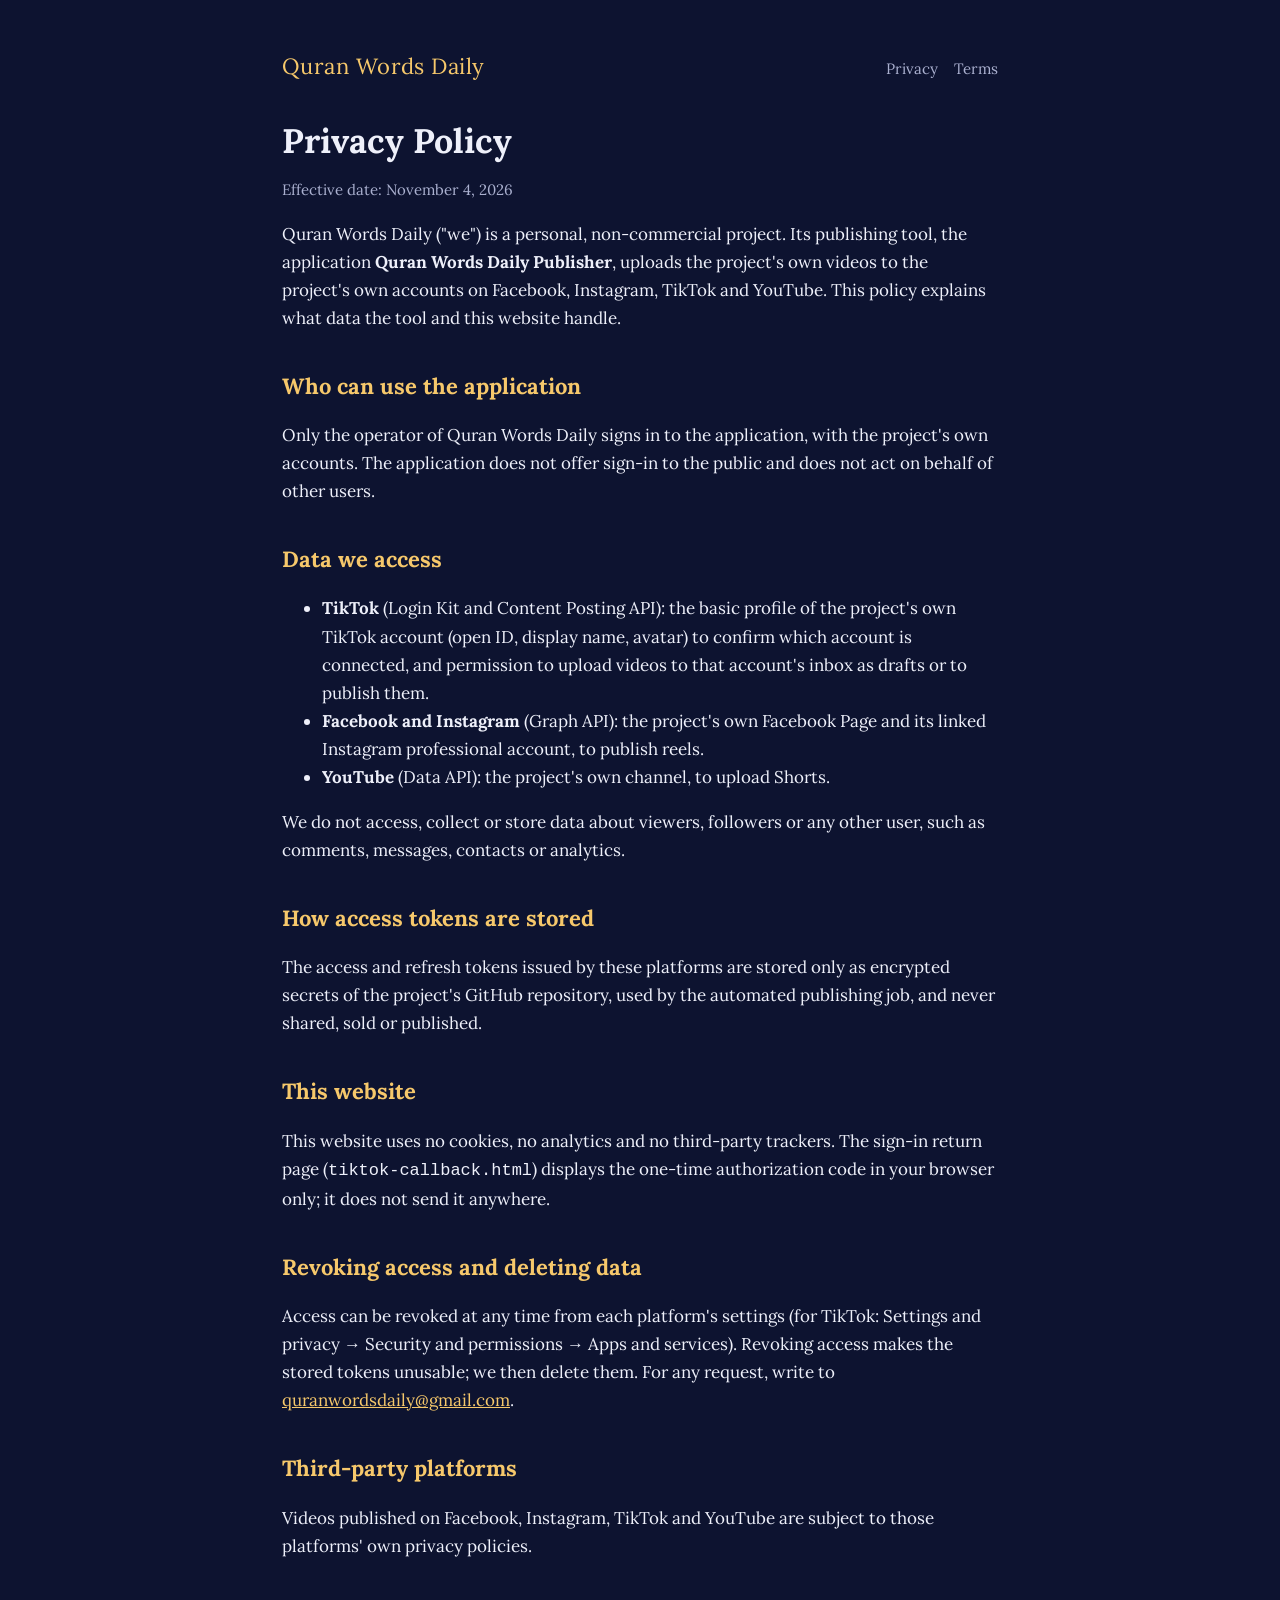
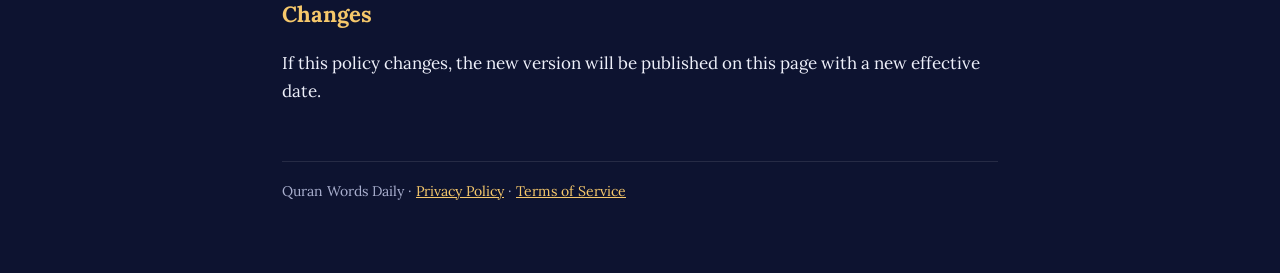
==== docs/privacy.html @ a18f05f0 "Add GitHub Pages site (about, privacy, terms, TikTok callback) and icon TikTok app registration requ" ====
<!DOCTYPE html>
<html lang="en">
<head>
<meta charset="utf-8">
<meta name="viewport" content="width=device-width, initial-scale=1">
<title>Privacy Policy · Quran Words Daily</title>
<link rel="stylesheet" href="style.css">
</head>
<body>
<main>
  <header class="site">
    <a class="brand" href="./">Quran Words Daily</a>
    <nav><a href="privacy.html">Privacy</a><a href="terms.html">Terms</a></nav>
  </header>

  <h1>Privacy Policy</h1>
  <p class="muted">Effective date: November 4, 2026</p>

  <p>Quran Words Daily ("we") is a personal, non-commercial project. Its publishing tool, the
    application <strong>Quran Words Daily Publisher</strong>, uploads the project's own videos to
    the project's own accounts on Facebook, Instagram, TikTok and YouTube. This policy explains
    what data the tool and this website handle.</p>

  <h2>Who can use the application</h2>
  <p>Only the operator of Quran Words Daily signs in to the application, with the project's own
    accounts. The application does not offer sign-in to the public and does not act on behalf of
    other users.</p>

  <h2>Data we access</h2>
  <ul>
    <li><strong>TikTok</strong> (Login Kit and Content Posting API): the basic profile of the
      project's own TikTok account (open ID, display name, avatar) to confirm which account is
      connected, and permission to upload videos to that account's inbox as drafts or to publish
      them.</li>
    <li><strong>Facebook and Instagram</strong> (Graph API): the project's own Facebook Page and its
      linked Instagram professional account, to publish reels.</li>
    <li><strong>YouTube</strong> (Data API): the project's own channel, to upload Shorts.</li>
  </ul>
  <p>We do not access, collect or store data about viewers, followers or any other user, such as
    comments, messages, contacts or analytics.</p>

  <h2>How access tokens are stored</h2>
  <p>The access and refresh tokens issued by these platforms are stored only as encrypted secrets
    of the project's GitHub repository, used by the automated publishing job, and never shared,
    sold or published.</p>

  <h2>This website</h2>
  <p>This website uses no cookies, no analytics and no third-party trackers. The sign-in return
    page (<code>tiktok-callback.html</code>) displays the one-time authorization code in your
    browser only; it does not send it anywhere.</p>

  <h2>Revoking access and deleting data</h2>
  <p>Access can be revoked at any time from each platform's settings (for TikTok: Settings and
    privacy → Security and permissions → Apps and services). Revoking access makes the stored
    tokens unusable; we then delete them. For any request, write to
    <a href="mailto:quranwordsdaily@gmail.com">quranwordsdaily@gmail.com</a>.</p>

  <h2>Third-party platforms</h2>
  <p>Videos published on Facebook, Instagram, TikTok and YouTube are subject to those platforms'
    own privacy policies.</p>

  <h2>Changes</h2>
  <p>If this policy changes, the new version will be published on this page with a new effective
    date.</p>

  <footer>Quran Words Daily · <a href="privacy.html">Privacy Policy</a> · <a href="terms.html">Terms of Service</a></footer>
</main>
</body>
</html>
---- docs/style.css ----
@font-face { font-family: "Amiri"; src: url("fonts/Amiri-Regular.ttf"); }
@font-face { font-family: "Lora"; src: url("fonts/Lora.ttf"); }

:root { --bg: #0d1330; --card: #161d42; --text: #eef0fa; --muted: #aab0cf; --gold: #f6c86b; }
* { box-sizing: border-box; }
body { margin: 0; background: var(--bg); color: var(--text);
  font: 17px/1.65 "Lora", Georgia, serif; }
main { max-width: 760px; margin: 0 auto; padding: 48px 22px 72px; }
header.site { display: flex; align-items: baseline; justify-content: space-between; flex-wrap: wrap;
  gap: 8px 20px; margin-bottom: 36px; }
header.site a.brand { color: var(--gold); font-size: 22px; text-decoration: none; letter-spacing: .02em; }
nav a { color: var(--muted); margin-left: 16px; text-decoration: none; font-size: 15px; }
nav a:hover, a:hover { color: var(--gold); }
h1 { font-size: 34px; line-height: 1.25; margin: 0 0 12px; }
h2 { font-size: 22px; margin: 36px 0 8px; color: var(--gold); }
p, li { color: var(--text); }
.muted { color: var(--muted); font-size: 15px; }
a { color: var(--gold); }
.ar { font-family: "Amiri", serif; direction: rtl; font-size: 28px; }
.hero { display: grid; grid-template-columns: 1fr 220px; gap: 32px; align-items: center; }
.hero img { width: 100%; border-radius: 18px; box-shadow: 0 10px 40px rgba(0,0,0,.4); }
.card { background: var(--card); border: 1px solid rgba(246,200,107,.25); border-radius: 16px;
  padding: 20px 22px; }
.code { font-family: ui-monospace, Menlo, monospace; font-size: 15px; word-break: break-all;
  background: #0a0f26; padding: 14px; border-radius: 10px; margin: 12px 0; }
button { background: var(--gold); color: #1a1a1a; border: 0; border-radius: 10px; padding: 10px 18px;
  font: 600 15px "Lora", serif; cursor: pointer; }
footer { margin-top: 56px; padding-top: 18px; border-top: 1px solid rgba(255,255,255,.1);
  color: var(--muted); font-size: 14px; }
@media (max-width: 640px) { .hero { grid-template-columns: 1fr; } .hero img { max-width: 240px; } }
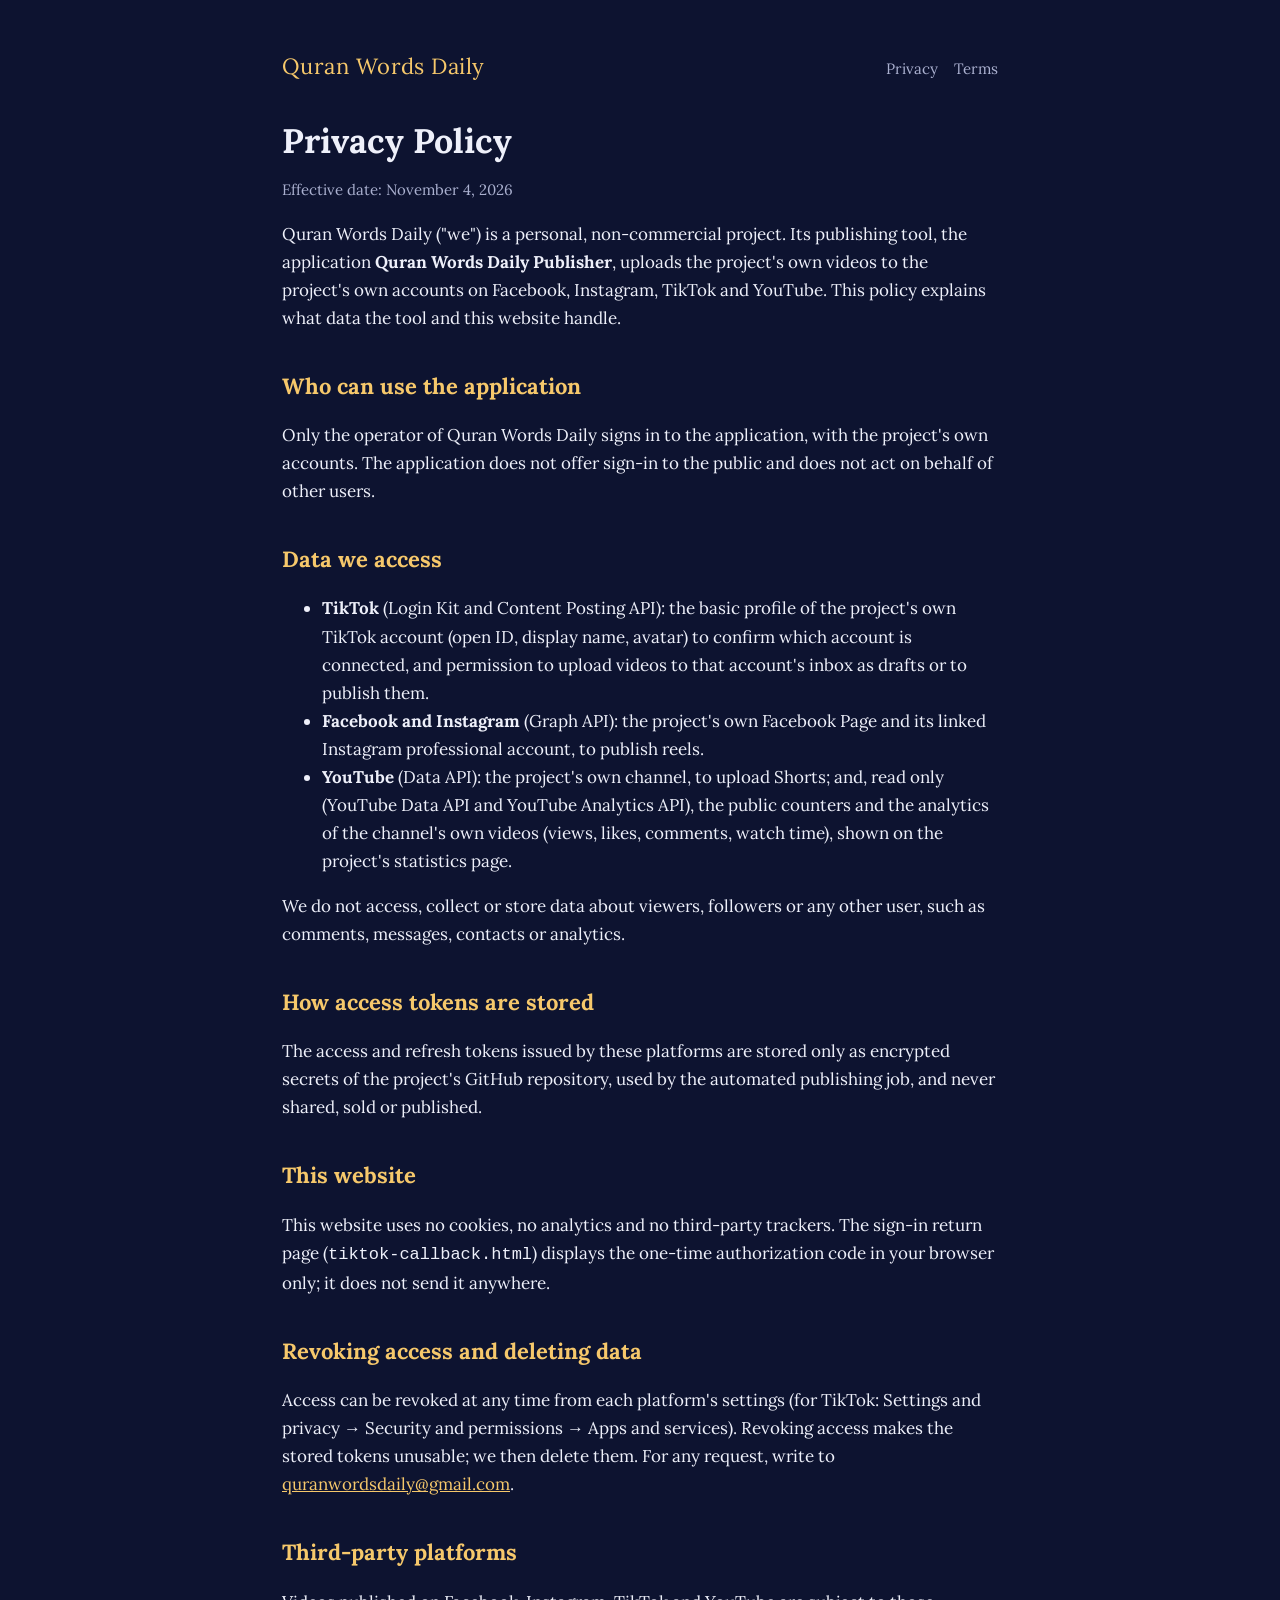
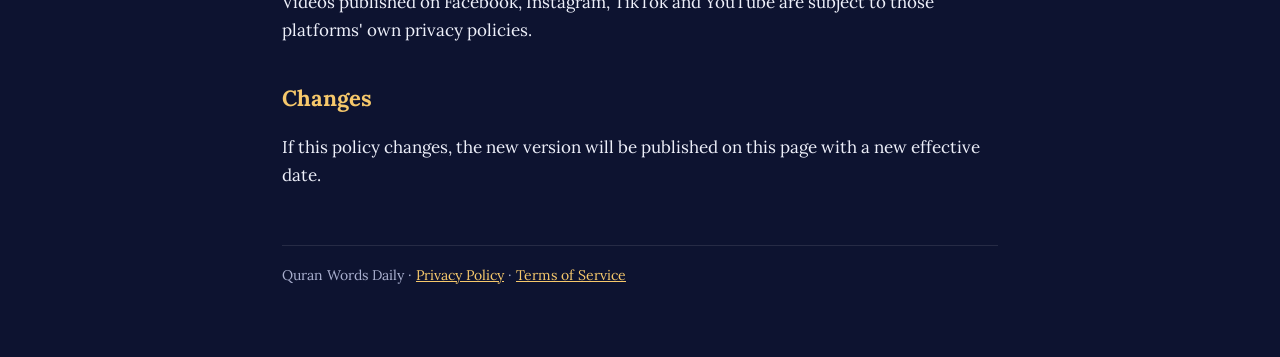
==== commit e2fe0e37: "YouTube statistics read every night, read only (owner's choice, 2026-11-15) Instead of a YouTube Stu" ====
--- a/docs/privacy.html
+++ b/docs/privacy.html
@@ -34,7 +34,10 @@
       them.</li>
     <li><strong>Facebook and Instagram</strong> (Graph API): the project's own Facebook Page and its
       linked Instagram professional account, to publish reels.</li>
-    <li><strong>YouTube</strong> (Data API): the project's own channel, to upload Shorts.</li>
+    <li><strong>YouTube</strong> (Data API): the project's own channel, to upload Shorts; and, read
+      only (YouTube Data API and YouTube Analytics API), the public counters and the analytics of the
+      channel's own videos (views, likes, comments, watch time), shown on the project's statistics
+      page.</li>
   </ul>
   <p>We do not access, collect or store data about viewers, followers or any other user, such as
     comments, messages, contacts or analytics.</p>
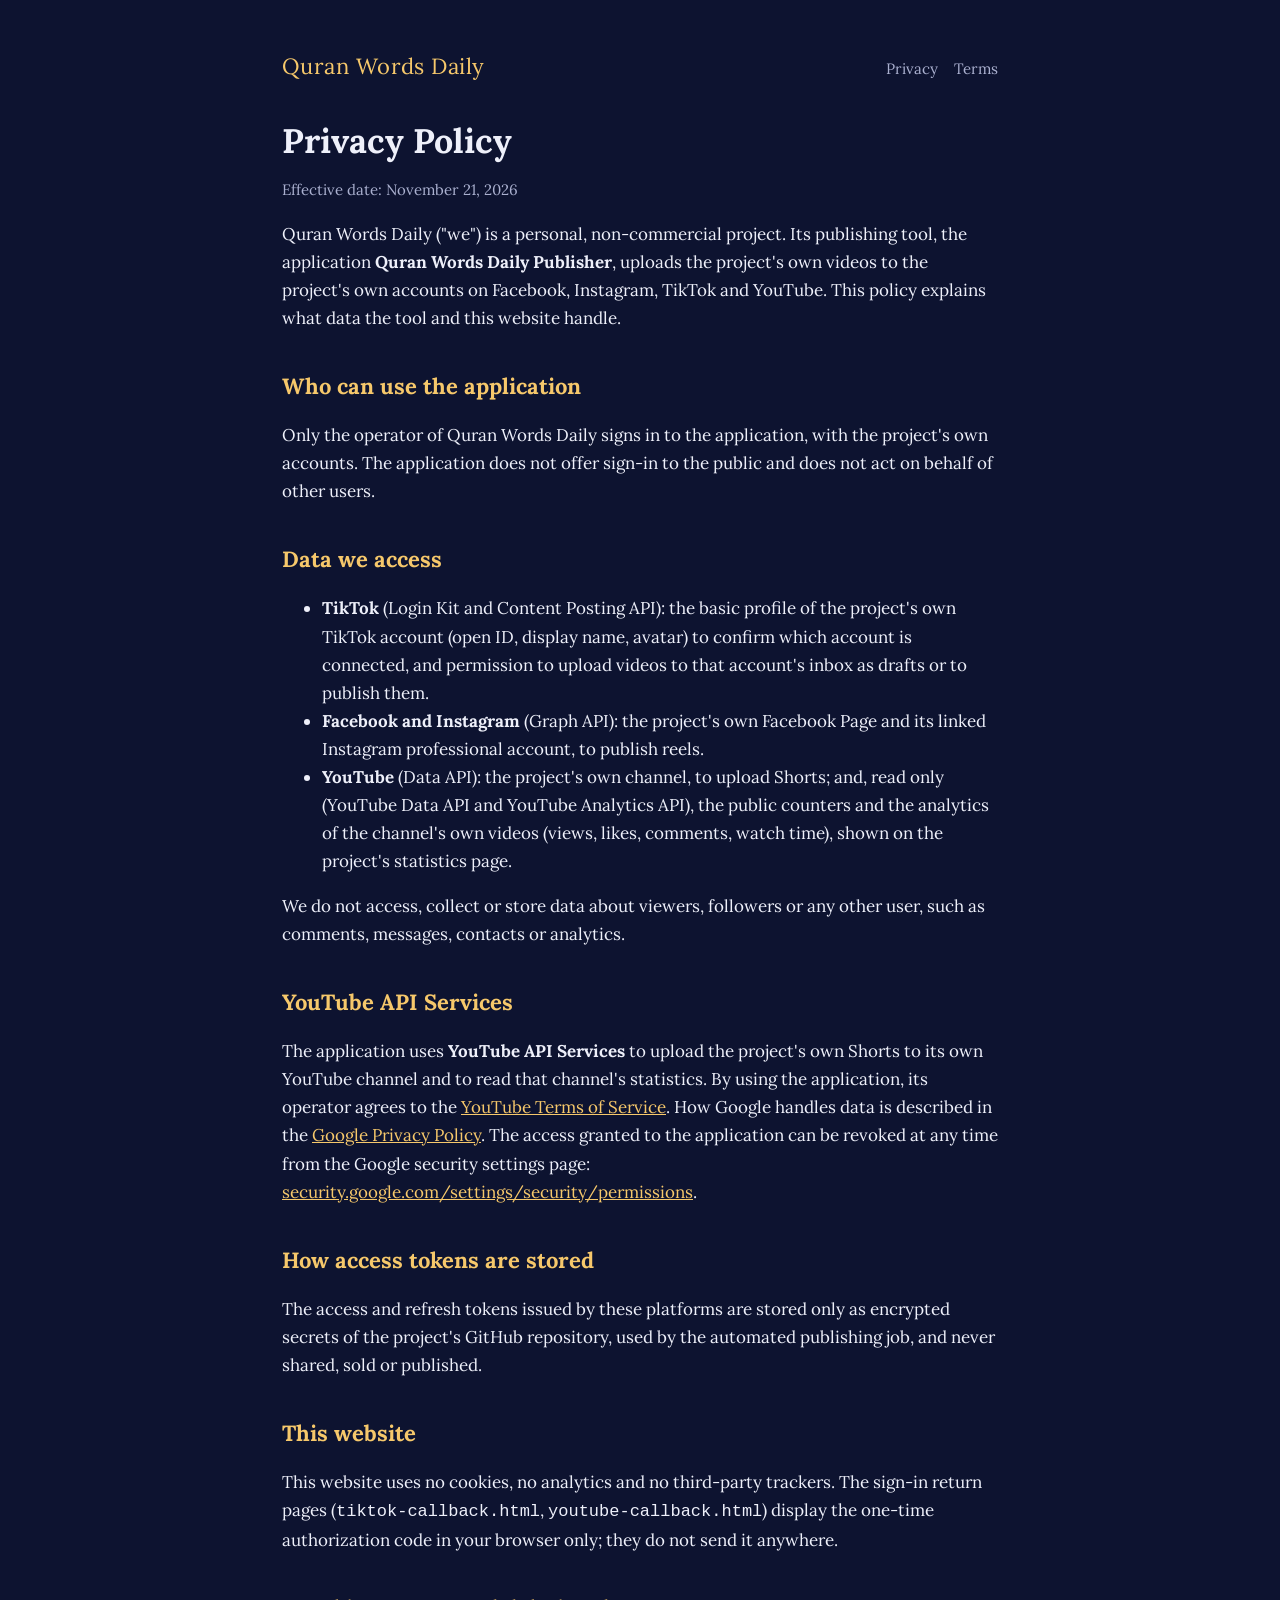
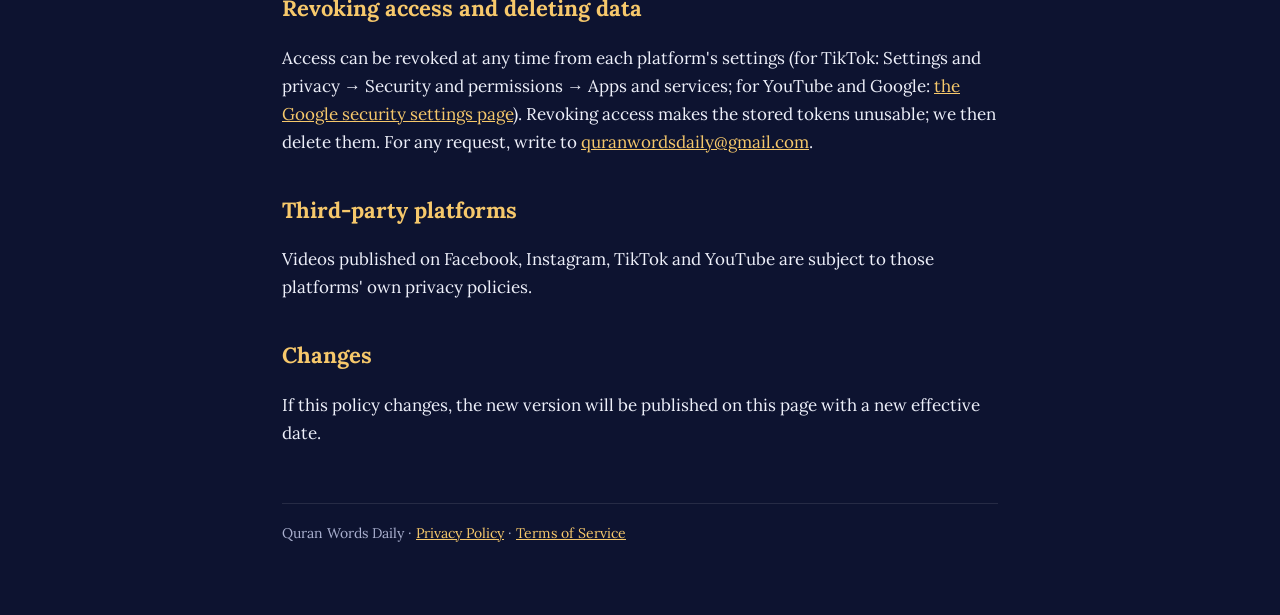
==== commit 8b843753: "Privacy and terms pages: what YouTube API Services require of every client The owner chose (2026-11-" ====
--- a/docs/privacy.html
+++ b/docs/privacy.html
@@ -14,7 +14,7 @@
   </header>
 
   <h1>Privacy Policy</h1>
-  <p class="muted">Effective date: November 4, 2026</p>
+  <p class="muted">Effective date: November 21, 2026</p>
 
   <p>Quran Words Daily ("we") is a personal, non-commercial project. Its publishing tool, the
     application <strong>Quran Words Daily Publisher</strong>, uploads the project's own videos to
@@ -42,6 +42,16 @@
   <p>We do not access, collect or store data about viewers, followers or any other user, such as
     comments, messages, contacts or analytics.</p>
 
+  <h2>YouTube API Services</h2>
+  <p>The application uses <strong>YouTube API Services</strong> to upload the project's own Shorts
+    to its own YouTube channel and to read that channel's statistics. By using the application, its
+    operator agrees to the
+    <a href="https://www.youtube.com/t/terms">YouTube Terms of Service</a>. How Google handles data
+    is described in the <a href="http://www.google.com/policies/privacy">Google Privacy Policy</a>.
+    The access granted to the application can be revoked at any time from the Google security
+    settings page:
+    <a href="https://security.google.com/settings/security/permissions">security.google.com/settings/security/permissions</a>.</p>
+
   <h2>How access tokens are stored</h2>
   <p>The access and refresh tokens issued by these platforms are stored only as encrypted secrets
     of the project's GitHub repository, used by the automated publishing job, and never shared,
@@ -49,13 +59,14 @@
 
   <h2>This website</h2>
   <p>This website uses no cookies, no analytics and no third-party trackers. The sign-in return
-    page (<code>tiktok-callback.html</code>) displays the one-time authorization code in your
-    browser only; it does not send it anywhere.</p>
+    pages (<code>tiktok-callback.html</code>, <code>youtube-callback.html</code>) display the
+    one-time authorization code in your browser only; they do not send it anywhere.</p>
 
   <h2>Revoking access and deleting data</h2>
   <p>Access can be revoked at any time from each platform's settings (for TikTok: Settings and
-    privacy → Security and permissions → Apps and services). Revoking access makes the stored
-    tokens unusable; we then delete them. For any request, write to
+    privacy → Security and permissions → Apps and services; for YouTube and Google:
+    <a href="https://security.google.com/settings/security/permissions">the Google security settings
+    page</a>). Revoking access makes the stored tokens unusable; we then delete them. For any request, write to
     <a href="mailto:quranwordsdaily@gmail.com">quranwordsdaily@gmail.com</a>.</p>
 
   <h2>Third-party platforms</h2>
